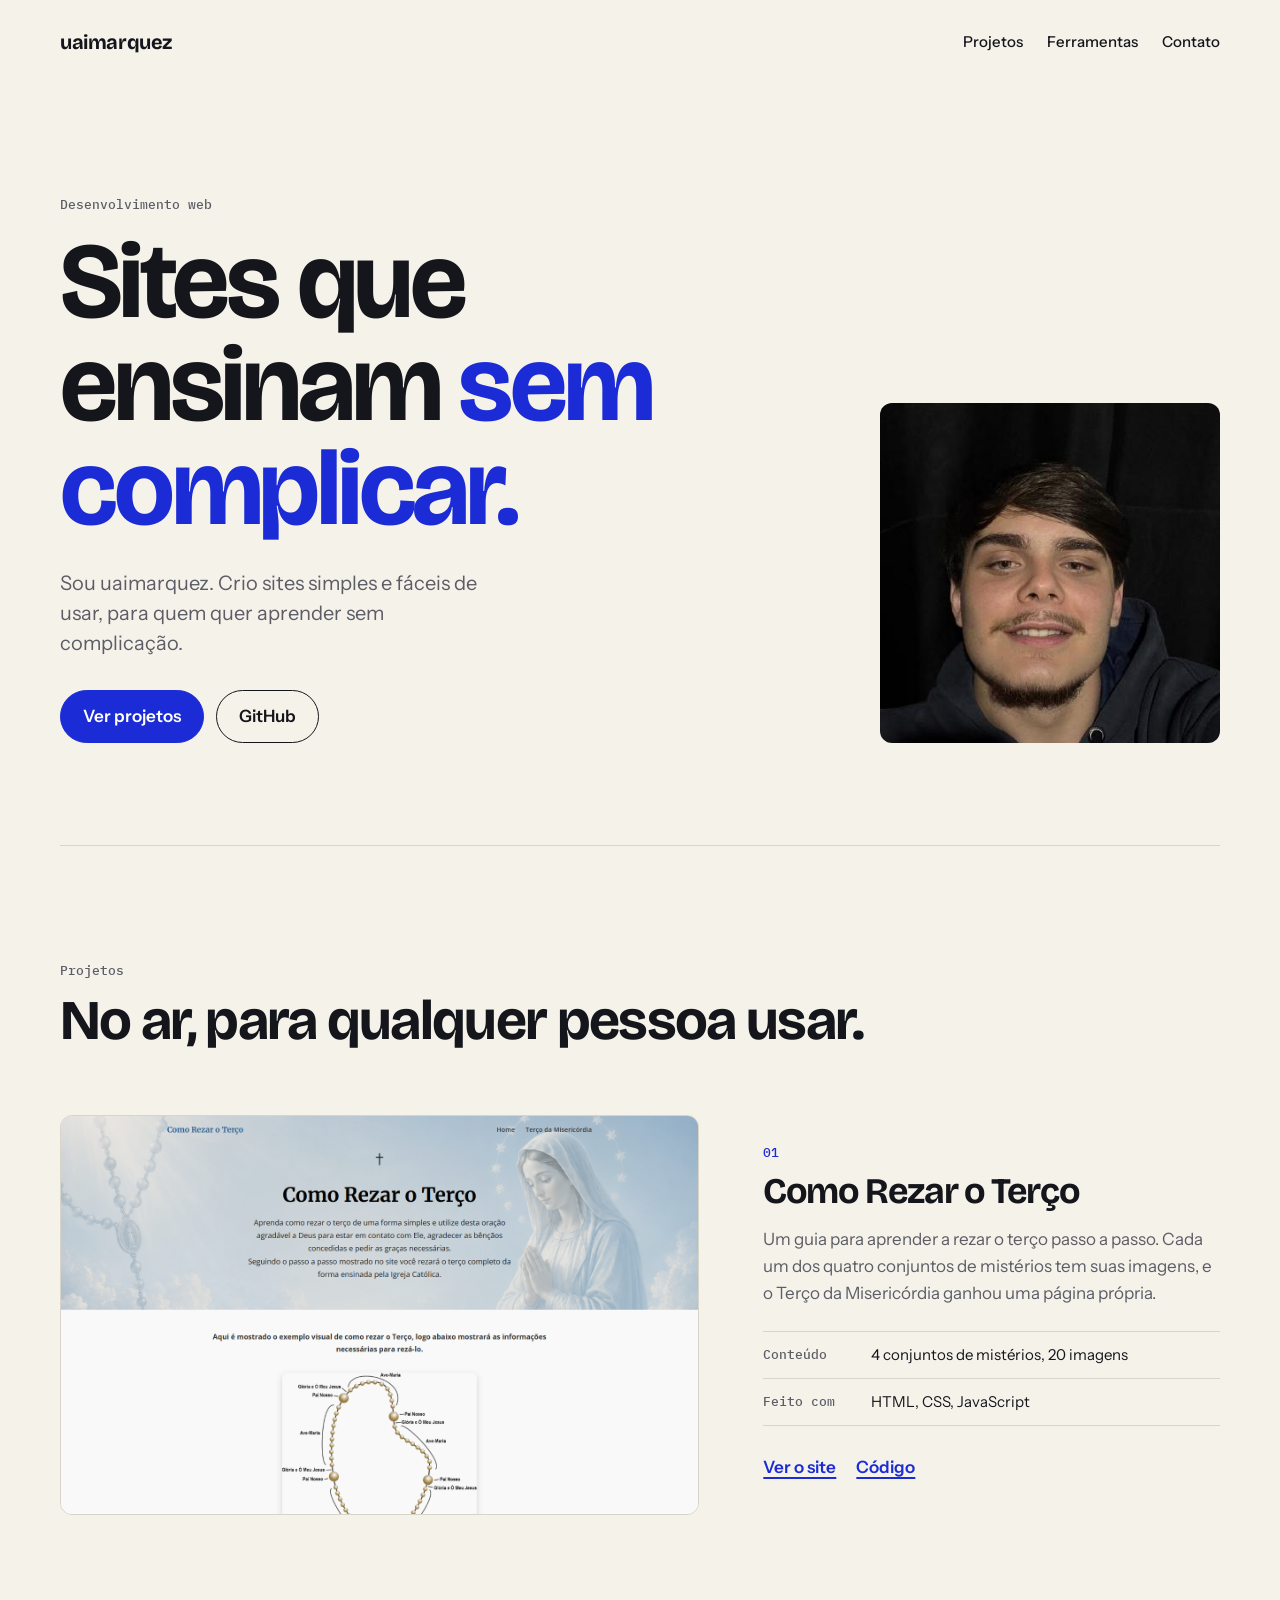
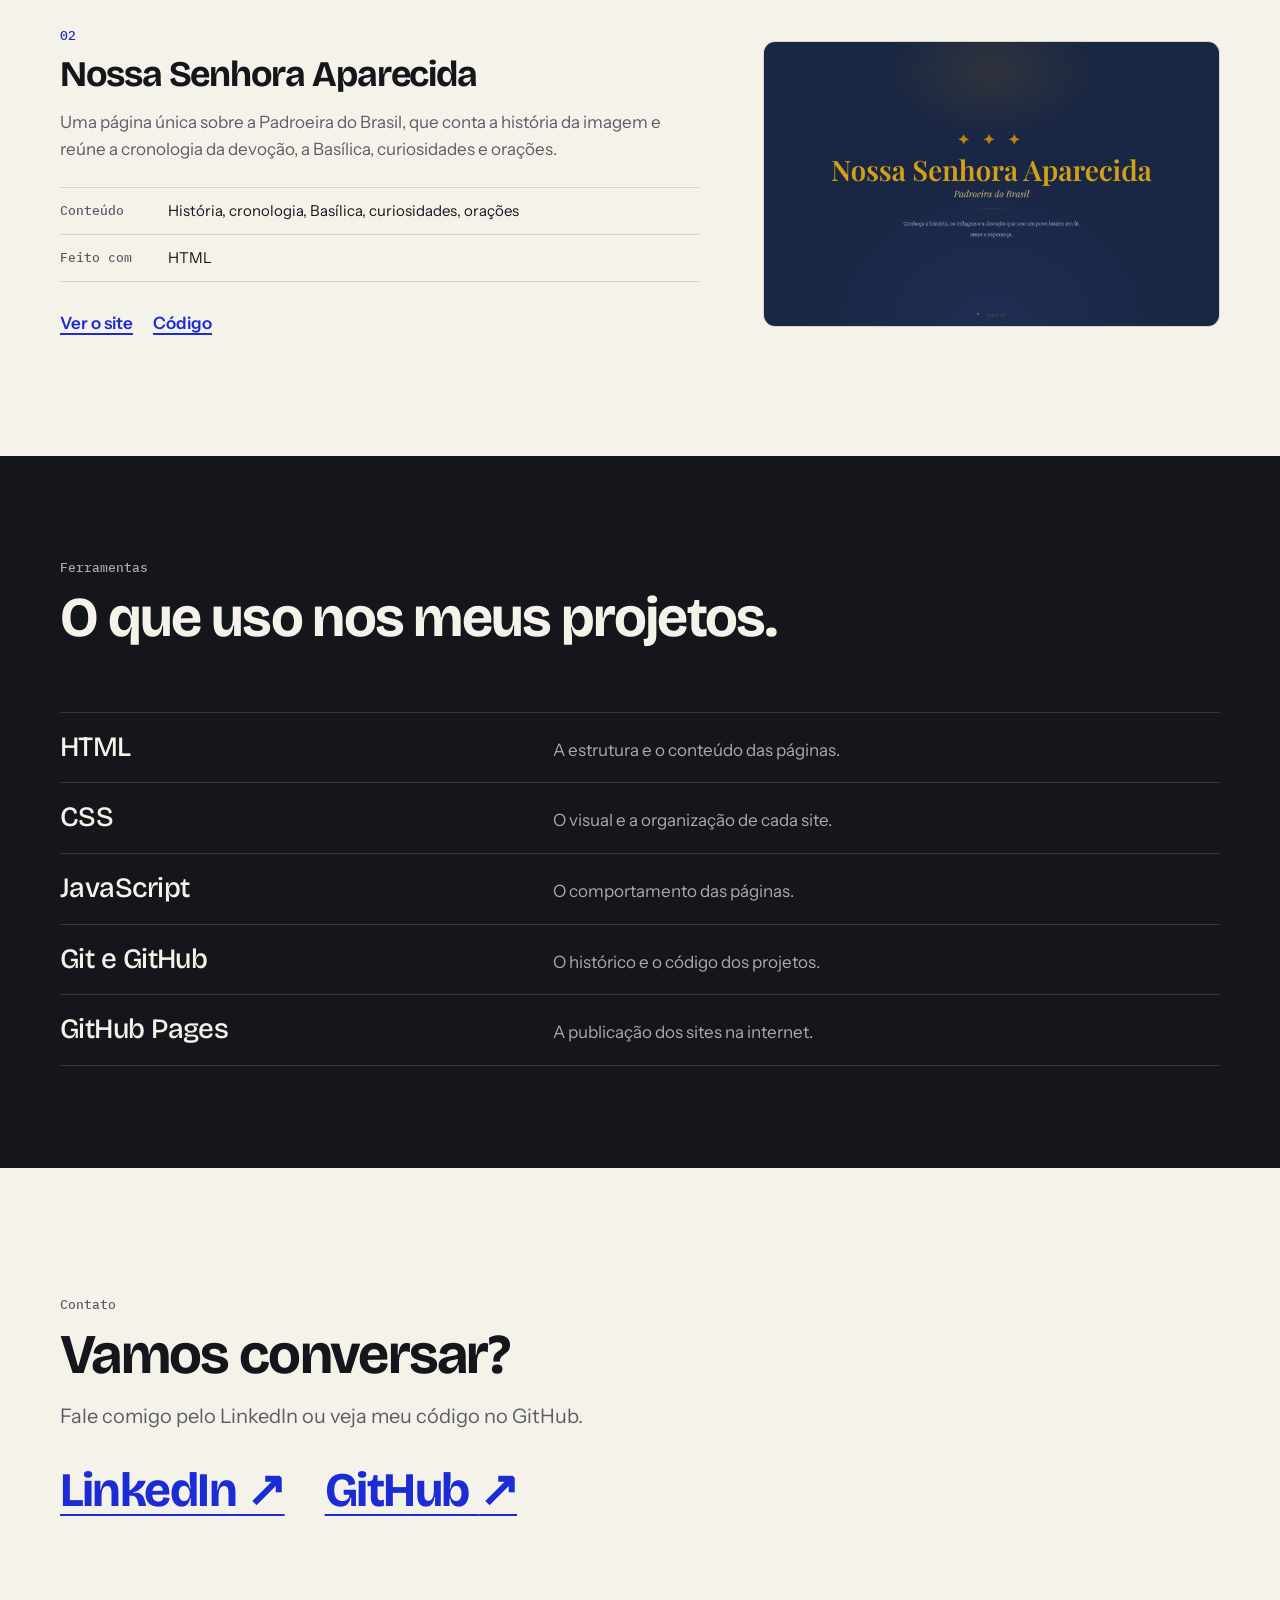
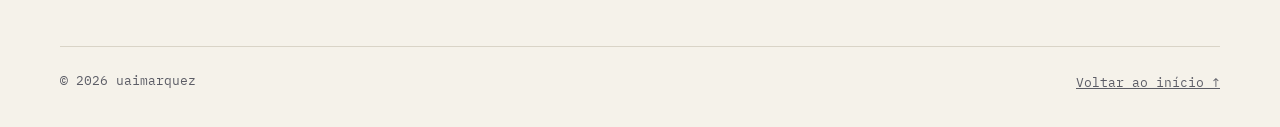
==== index.html @ 7e026a95 "Publica o site pessoal Co-Authored-By: Claude Opus 5.5 <noreply@anthropic.com>" ====
<!doctype html>
<html lang="pt-BR">
<head>
  <meta charset="utf-8">
  <meta name="viewport" content="width=device-width, initial-scale=1">
  <title>uaimarquez · Sites simples para quem quer aprender</title>
  <meta name="description" content="Portfólio de uaimarquez: sites simples e fáceis de usar, feitos com HTML, CSS e JavaScript.">
  <meta property="og:title" content="uaimarquez · Sites simples para quem quer aprender">
  <meta property="og:description" content="Sites simples e fáceis de usar, feitos com HTML, CSS e JavaScript.">
  <meta property="og:type" content="website">
  <meta name="theme-color" content="#f5f2ea">
  <link rel="icon" href="data:image/svg+xml,%3Csvg xmlns='http://www.w3.org/2000/svg' viewBox='0 0 32 32'%3E%3Crect width='32' height='32' rx='7' fill='%231b2bd6'/%3E%3Cpath d='M9 8v10a7 7 0 0 0 14 0V8' fill='none' stroke='white' stroke-width='3.5' stroke-linecap='round'/%3E%3C/svg%3E">
  <link rel="preconnect" href="https://fonts.googleapis.com">
  <link rel="preconnect" href="https://fonts.gstatic.com" crossorigin>
  <link href="https://fonts.googleapis.com/css2?family=Bricolage+Grotesque:opsz,wght@12..96,500;12..96,700&family=IBM+Plex+Mono:wght@400;500&family=Instrument+Sans:wght@400;500;600&display=swap" rel="stylesheet">
  <link rel="stylesheet" href="style.css">
</head>
<body>
  <a class="skip" href="#conteudo">Pular para o conteúdo</a>

  <header class="top wrap">
    <a class="brand" href="#inicio">uaimarquez</a>
    <nav aria-label="Principal">
      <a href="#projetos">Projetos</a>
      <a href="#ferramentas">Ferramentas</a>
      <a href="#contato">Contato</a>
    </nav>
  </header>

  <main id="conteudo">
    <section class="hero wrap" id="inicio">
      <div class="hero-text">
        <p class="eyebrow">Desenvolvimento web</p>
        <h1>Sites que ensinam <span>sem complicar.</span></h1>
        <p class="lead">Sou uaimarquez. Crio sites simples e fáceis de usar, para quem quer aprender sem complicação.</p>
        <div class="actions">
          <a class="btn primary" href="#projetos">Ver projetos</a>
          <a class="btn" href="https://github.com/uaimarquez" rel="noopener">GitHub</a>
        </div>
      </div>
      <figure class="portrait">
        <img src="assets/foto.jpg" width="400" height="400" alt="Retrato de uaimarquez, de moletom escuro, sorrindo para a câmera">
      </figure>
    </section>

    <section class="projects wrap" id="projetos" aria-labelledby="projetos-titulo">
      <div class="section-head">
        <p class="eyebrow">Projetos</p>
        <h2 id="projetos-titulo">No ar, para qualquer pessoa usar.</h2>
      </div>

      <article class="project">
        <a class="shot" href="https://uaimarquez.github.io/como-rezar-o-terco/" rel="noopener" aria-label="Abrir o site Como Rezar o Terço">
          <img src="assets/terco.png" width="1440" height="900" loading="lazy" alt="Página inicial do site Como Rezar o Terço, com um céu claro e o título centralizado">
        </a>
        <div class="project-body">
          <p class="index">01</p>
          <h3>Como Rezar o Terço</h3>
          <p>Um guia para aprender a rezar o terço passo a passo. Cada um dos quatro conjuntos de mistérios tem suas imagens, e o Terço da Misericórdia ganhou uma página própria.</p>
          <dl class="facts">
            <div><dt>Conteúdo</dt><dd>4 conjuntos de mistérios, 20 imagens</dd></div>
            <div><dt>Feito com</dt><dd>HTML, CSS, JavaScript</dd></div>
          </dl>
          <p class="links">
            <a href="https://uaimarquez.github.io/como-rezar-o-terco/" rel="noopener">Ver o site</a>
            <a href="https://github.com/uaimarquez/como-rezar-o-terco" rel="noopener">Código</a>
          </p>
        </div>
      </article>

      <article class="project flip">
        <a class="shot" href="https://uaimarquez.github.io/NossaSenhoraAparecida/" rel="noopener" aria-label="Abrir o site Nossa Senhora Aparecida">
          <img src="assets/aparecida.png" width="1440" height="900" loading="lazy" alt="Página inicial do site Nossa Senhora Aparecida, com título dourado sobre fundo azul-marinho">
        </a>
        <div class="project-body">
          <p class="index">02</p>
          <h3>Nossa Senhora Aparecida</h3>
          <p>Uma página única sobre a Padroeira do Brasil, que conta a história da imagem e reúne a cronologia da devoção, a Basílica, curiosidades e orações.</p>
          <dl class="facts">
            <div><dt>Conteúdo</dt><dd>História, cronologia, Basílica, curiosidades, orações</dd></div>
            <div><dt>Feito com</dt><dd>HTML</dd></div>
          </dl>
          <p class="links">
            <a href="https://uaimarquez.github.io/NossaSenhoraAparecida/" rel="noopener">Ver o site</a>
            <a href="https://github.com/uaimarquez/NossaSenhoraAparecida" rel="noopener">Código</a>
          </p>
        </div>
      </article>
    </section>

    <section class="tools" id="ferramentas" aria-labelledby="ferramentas-titulo">
      <div class="wrap">
        <div class="section-head">
          <p class="eyebrow">Ferramentas</p>
          <h2 id="ferramentas-titulo">O que uso nos meus projetos.</h2>
        </div>
        <ul class="tool-list">
          <li><strong>HTML</strong><span>A estrutura e o conteúdo das páginas.</span></li>
          <li><strong>CSS</strong><span>O visual e a organização de cada site.</span></li>
          <li><strong>JavaScript</strong><span>O comportamento das páginas.</span></li>
          <li><strong>Git e GitHub</strong><span>O histórico e o código dos projetos.</span></li>
          <li><strong>GitHub Pages</strong><span>A publicação dos sites na internet.</span></li>
        </ul>
      </div>
    </section>

    <section class="contact wrap" id="contato" aria-labelledby="contato-titulo">
      <p class="eyebrow">Contato</p>
      <h2 id="contato-titulo">Vamos conversar?</h2>
      <p class="lead">Fale comigo pelo LinkedIn ou veja meu código no GitHub.</p>
      <div class="big-links">
        <a class="big-link" href="https://www.linkedin.com/in/uaimarquez/" rel="noopener">LinkedIn <span aria-hidden="true">↗</span></a>
        <a class="big-link" href="https://github.com/uaimarquez" rel="noopener">GitHub <span aria-hidden="true">↗</span></a>
      </div>
    </section>
  </main>

  <footer class="wrap foot">
    <span>© 2026 uaimarquez</span>
    <a href="#inicio">Voltar ao início ↑</a>
  </footer>
</body>
</html>
---- style.css ----
:root {
  --bg: #f5f2ea;
  --surface: #fffdf8;
  --ink: #15161c;
  --muted: #5c5d66;
  --line: #d9d4c7;
  --accent: #1b2bd6;
  --on-accent: #ffffff;
  --band: #15161c;
  --band-ink: #f5f2ea;
  --band-muted: #a9a9b2;
  --band-line: #33343d;
  --display: "Bricolage Grotesque", "Segoe UI", sans-serif;
  --body: "Instrument Sans", "Segoe UI", sans-serif;
  --mono: "IBM Plex Mono", Consolas, monospace;
}

@media (prefers-color-scheme: dark) {
  :root {
    --bg: #121318;
    --surface: #1b1c23;
    --ink: #f2efe7;
    --muted: #a9a9b2;
    --line: #30313a;
    --accent: #8d97ff;
    --on-accent: #10111a;
    --band: #1b1c23;
    --band-line: #383943;
  }
}

*, *::before, *::after { box-sizing: border-box; }
html { scroll-behavior: smooth; scroll-padding-top: 24px; }
body {
  margin: 0;
  background: var(--bg);
  color: var(--ink);
  font: 400 1.0625rem/1.6 var(--body);
  -webkit-font-smoothing: antialiased;
}
img { display: block; max-width: 100%; height: auto; }
a { color: inherit; }
:focus-visible { outline: 3px solid var(--accent); outline-offset: 3px; border-radius: 2px; }

.wrap { width: min(1160px, 100% - 48px); margin-inline: auto; }

.skip {
  position: absolute; left: 16px; top: -60px;
  padding: 10px 16px; background: var(--accent); color: var(--on-accent); z-index: 2;
}
.skip:focus { top: 12px; }

/* Header */
.top {
  display: flex; justify-content: space-between; align-items: center; gap: 16px;
  padding-block: 24px;
}
.brand {
  font: 700 1.25rem/1 var(--display);
  letter-spacing: -0.02em; text-decoration: none;
}
.top nav { display: flex; gap: 24px; }
.top nav a {
  font-size: 0.9375rem; font-weight: 500; text-decoration: none;
  padding-block: 6px;
}
.top nav a:hover { color: var(--accent); }

/* Shared type */
.eyebrow, .index, dt {
  font: 500 0.8125rem/1.4 var(--mono);
  color: var(--muted);
  margin: 0;
}
h1, h2, h3 {
  font-family: var(--display); font-weight: 700;
  letter-spacing: -0.03em; margin: 0; text-wrap: balance;
}
.lead { font-size: 1.25rem; line-height: 1.5; color: var(--muted); margin: 0; max-width: 34ch; }

/* Hero */
.hero {
  display: grid; grid-template-columns: minmax(0, 1fr) minmax(220px, 340px);
  gap: clamp(32px, 6vw, 88px); align-items: end;
  padding-block: clamp(48px, 9vw, 112px) clamp(56px, 8vw, 104px);
  border-bottom: 1px solid var(--line);
}
h1 {
  font-size: clamp(3rem, 8.4vw, 6.75rem); line-height: 0.96;
  margin: 16px 0 28px;
}
h1 span { color: var(--accent); }
.actions { display: flex; flex-wrap: wrap; gap: 12px; margin-top: 32px; }
.btn {
  display: inline-block; padding: 12px 22px;
  border: 1.5px solid var(--ink); border-radius: 999px;
  font-weight: 600; text-decoration: none;
  transition: background-color .15s ease, color .15s ease, border-color .15s ease;
}
.btn:hover { background: var(--ink); color: var(--bg); }
.btn.primary { background: var(--accent); border-color: var(--accent); color: var(--on-accent); }
.btn.primary:hover { background: var(--ink); border-color: var(--ink); color: var(--bg); }
.portrait { margin: 0; }
.portrait img {
  width: 100%; aspect-ratio: 1; object-fit: cover;
  border-radius: 12px; background: var(--line);
}

/* Projects */
.projects { padding-block: clamp(64px, 9vw, 120px); }
.section-head { margin-bottom: clamp(36px, 5vw, 64px); }
h2 { font-size: clamp(2rem, 4.6vw, 3.5rem); line-height: 1.05; margin-top: 12px; }

.project {
  display: grid; grid-template-columns: minmax(0, 7fr) minmax(0, 5fr);
  gap: clamp(28px, 5vw, 64px); align-items: center;
}
.project + .project { margin-top: clamp(64px, 9vw, 112px); }
.project.flip .shot { order: 2; }

.shot {
  display: block; overflow: hidden;
  border: 1px solid var(--line); border-radius: 12px; background: var(--surface);
}
.shot img { width: 100%; transition: transform .35s ease; }
.shot:hover img { transform: scale(1.025); }

.index { color: var(--accent); }
h3 { font-size: clamp(1.625rem, 3vw, 2.25rem); line-height: 1.1; margin: 10px 0 14px; }
.project-body > p:not(.index):not(.links) { margin: 0; color: var(--muted); }

.facts { margin: 24px 0; border-top: 1px solid var(--line); }
.facts div {
  display: grid; grid-template-columns: 96px 1fr; gap: 12px;
  padding-block: 11px; border-bottom: 1px solid var(--line);
}
dt { padding-top: 3px; }
dd { margin: 0; font-size: 0.9375rem; }

.links { display: flex; flex-wrap: wrap; gap: 20px; margin: 0; }
.links a {
  font-weight: 600; color: var(--accent);
  text-decoration: underline; text-underline-offset: 4px; text-decoration-thickness: 1.5px;
  padding-block: 4px;
}
.links a:hover { color: var(--ink); }

/* Tools */
.tools { background: var(--band); color: var(--band-ink); padding-block: clamp(64px, 8vw, 104px); }
.tools .eyebrow { color: var(--band-muted); }
.tool-list { list-style: none; margin: 0; padding: 0; border-top: 1px solid var(--band-line); }
.tool-list li {
  display: grid; grid-template-columns: minmax(0, 5fr) minmax(0, 7fr); gap: 16px; align-items: baseline;
  padding-block: 18px; border-bottom: 1px solid var(--band-line);
}
.tool-list strong { font: 500 clamp(1.25rem, 2.4vw, 1.75rem)/1.2 var(--display); letter-spacing: -0.02em; }
.tool-list span { color: var(--band-muted); }

/* Contact */
.contact { padding-block: clamp(72px, 10vw, 136px); }
.contact .lead { margin-top: 16px; max-width: none; }
.big-links { display: flex; flex-wrap: wrap; gap: 12px 40px; margin-top: 32px; }
.big-link {
  display: inline-block;
  font: 700 clamp(1.375rem, 4.6vw, 3rem)/1.15 var(--display);
  letter-spacing: -0.03em; color: var(--accent);
  text-decoration: underline; text-underline-offset: 8px; text-decoration-thickness: 2px;
  overflow-wrap: anywhere;
}
.big-link:hover { color: var(--ink); }

/* Footer */
.foot {
  display: flex; justify-content: space-between; flex-wrap: wrap; gap: 12px;
  padding-block: 24px 32px; border-top: 1px solid var(--line);
  font: 400 0.8125rem/1.5 var(--mono); color: var(--muted);
}
.foot a { padding-block: 2px; }

@media (max-width: 760px) {
  .wrap { width: calc(100% - 32px); }
  .hero { grid-template-columns: 1fr; align-items: start; }
  .portrait { max-width: 200px; order: -1; }
  .project { grid-template-columns: 1fr; }
  .project.flip .shot { order: 0; }
  .tool-list li { grid-template-columns: 1fr; gap: 2px; }
  .top nav { gap: 14px; }
  .top nav a { font-size: 0.875rem; }
}

@media (max-width: 400px) {
  .brand { font-size: 1.0625rem; }
  .top nav { gap: 10px; }
  .top nav a { font-size: 0.8125rem; }
}

@media (prefers-reduced-motion: reduce) {
  html { scroll-behavior: auto; }
  * { transition: none !important; }
}
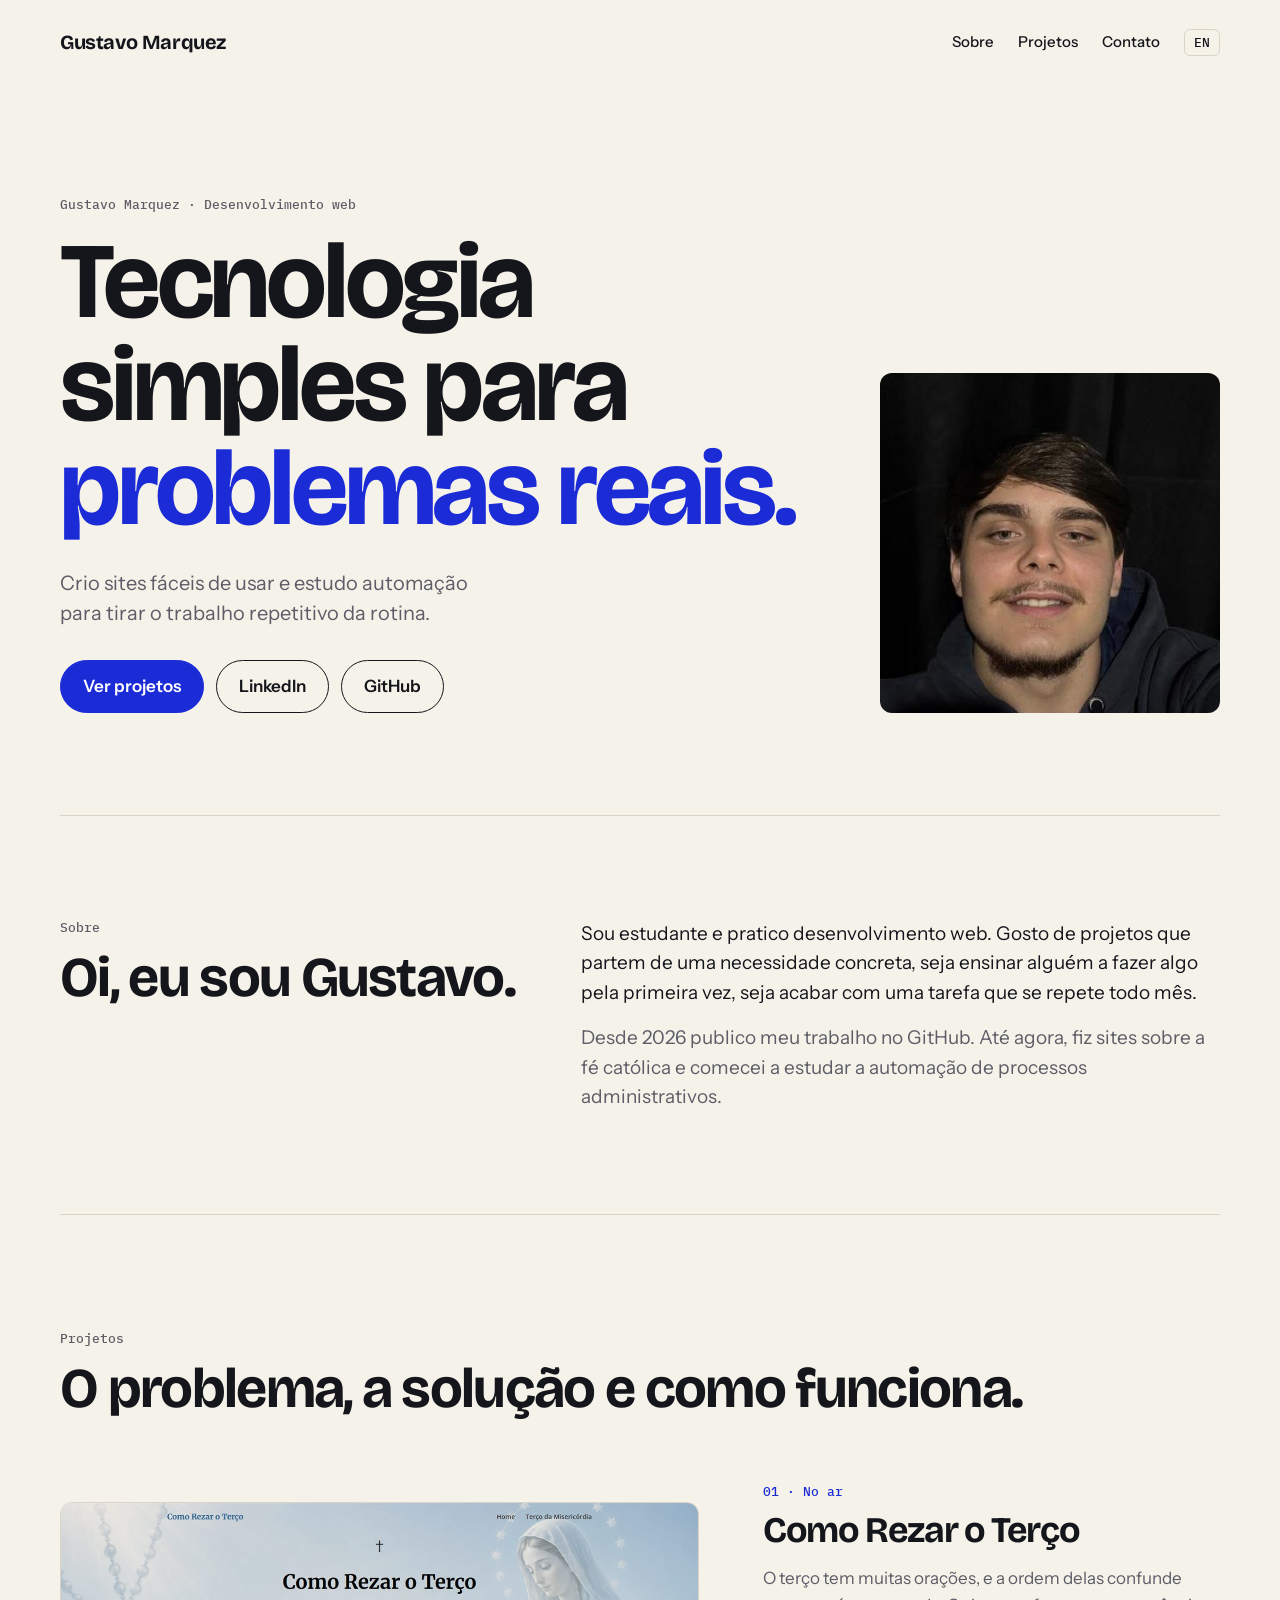
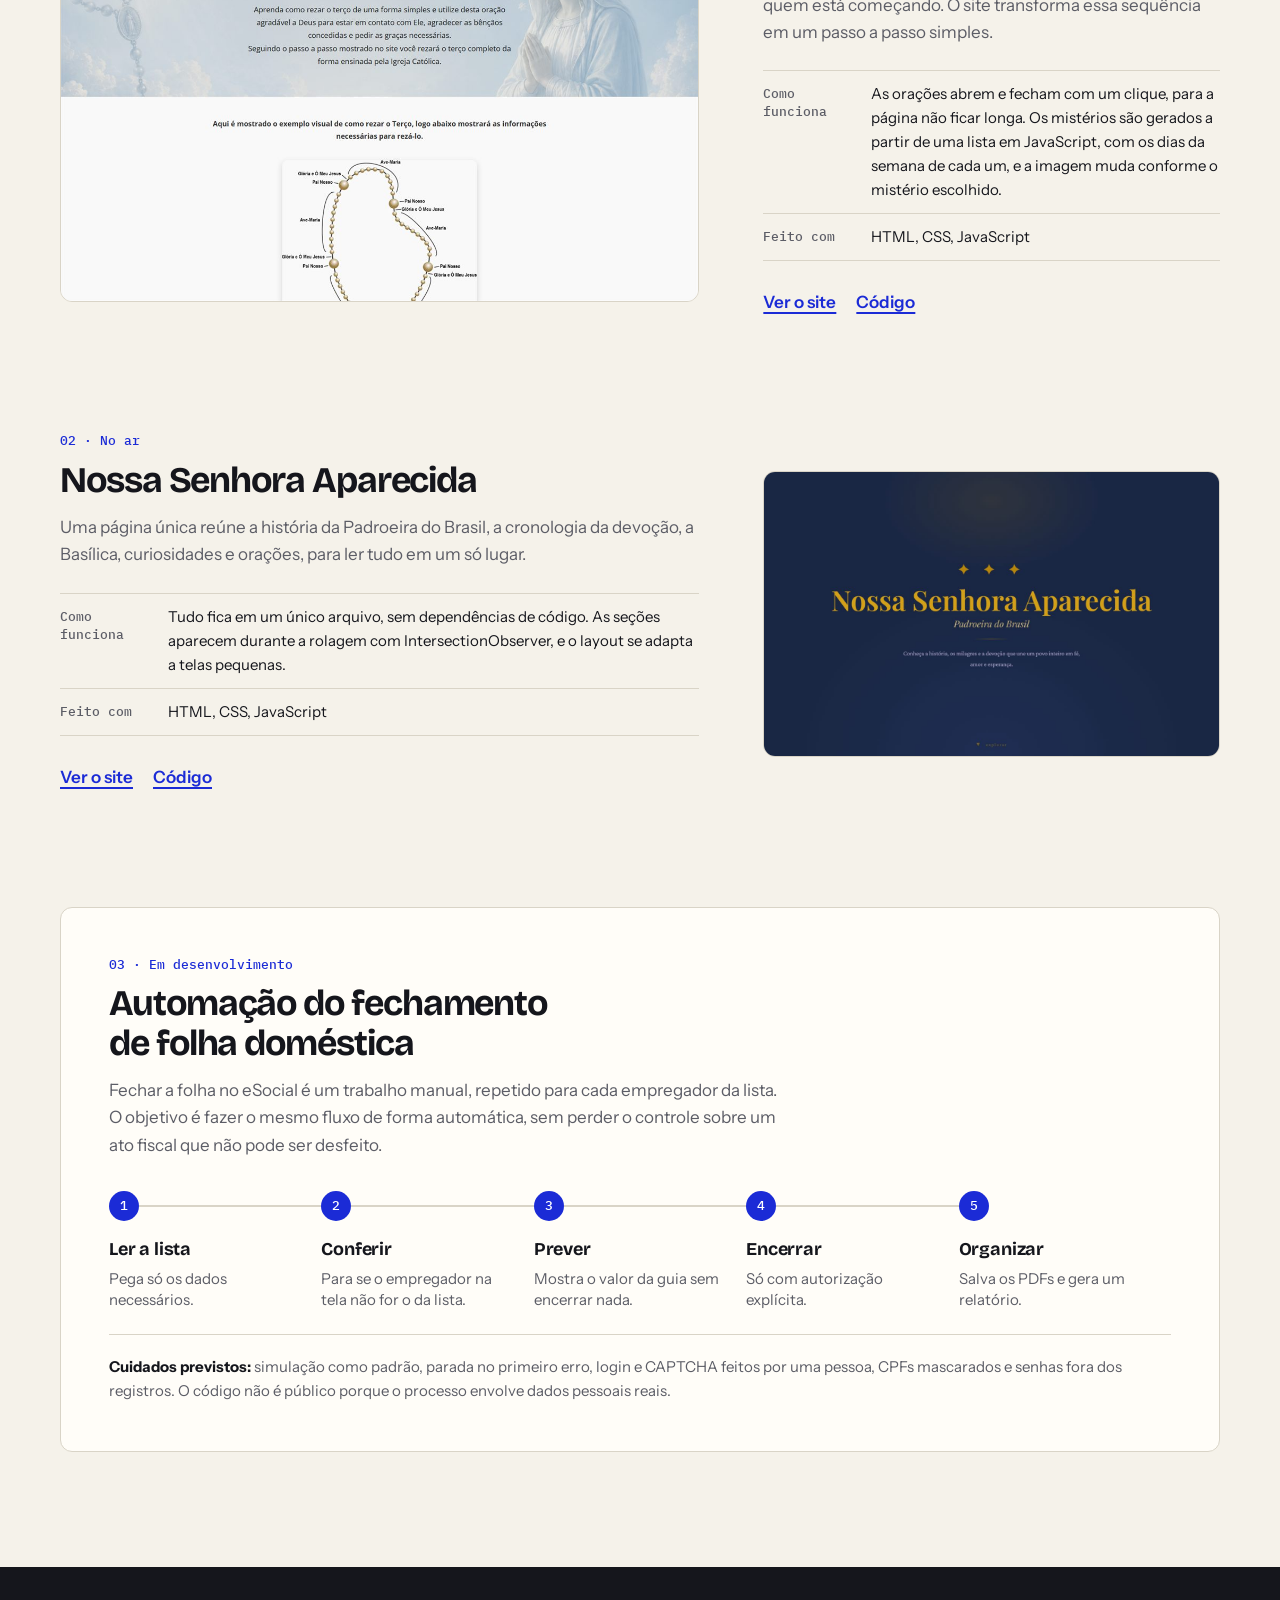
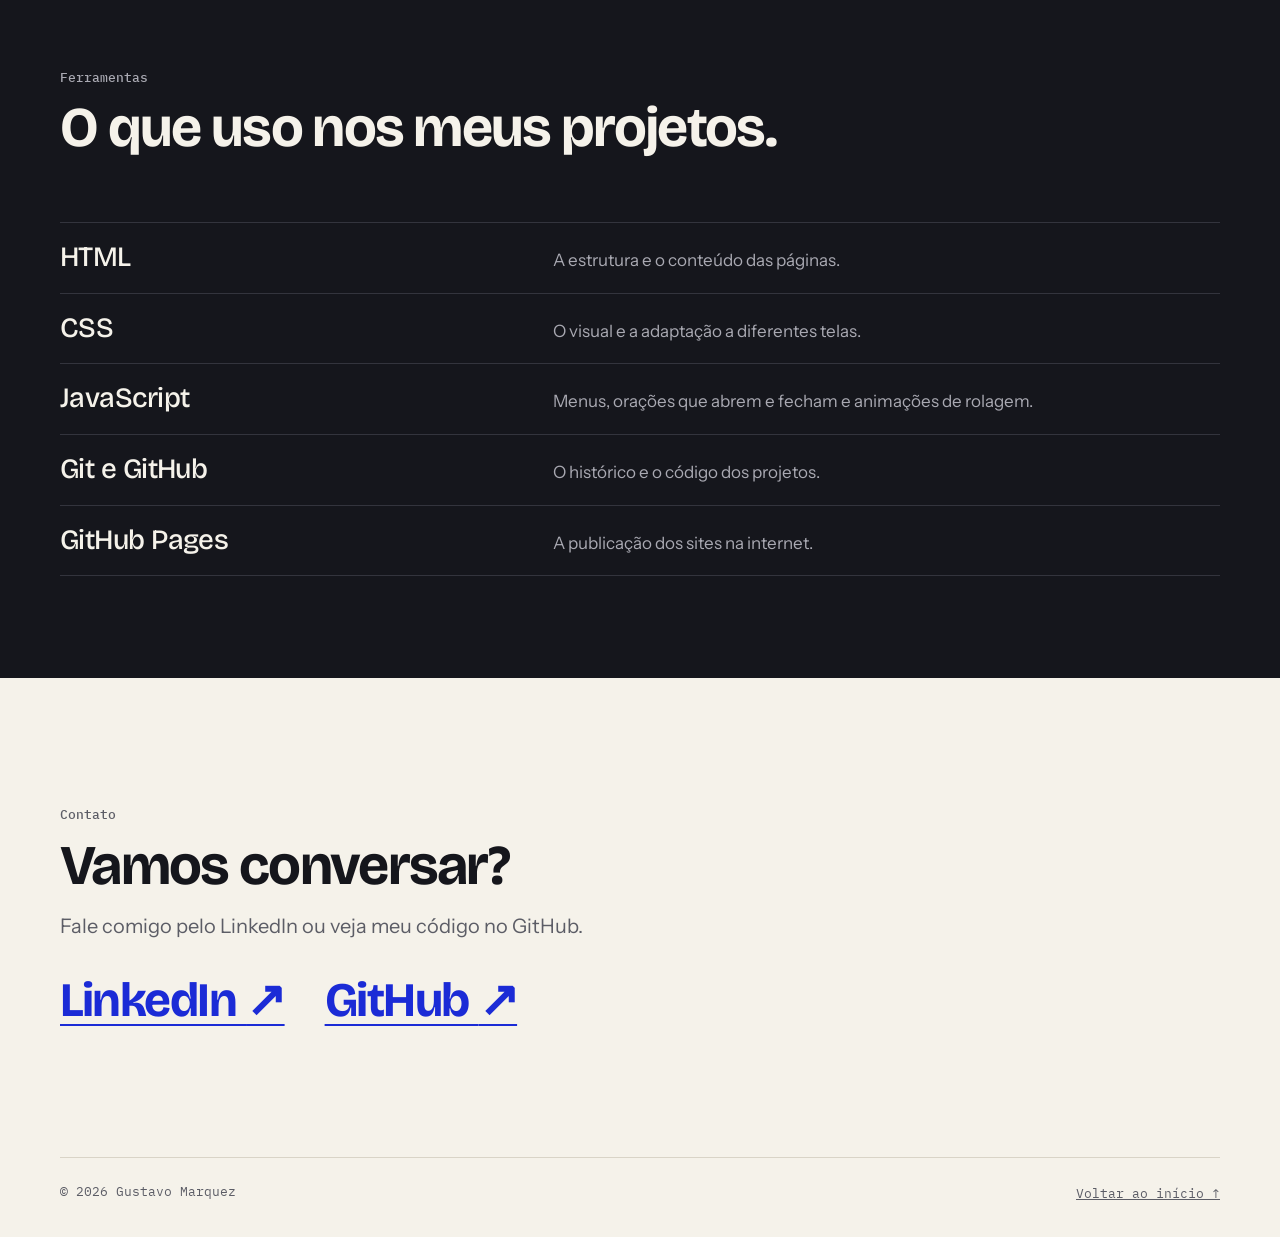
==== commit 506021b3: "Adiciona sobre, automação, inglês e prévia Co-Authored-By: Claude Opus 5.5 <noreply@anthropic.com>" ====
--- a/index.html
+++ b/index.html
@@ -3,13 +3,21 @@
 <head>
   <meta charset="utf-8">
   <meta name="viewport" content="width=device-width, initial-scale=1">
-  <title>uaimarquez · Sites simples para quem quer aprender</title>
-  <meta name="description" content="Portfólio de uaimarquez: sites simples e fáceis de usar, feitos com HTML, CSS e JavaScript.">
-  <meta property="og:title" content="uaimarquez · Sites simples para quem quer aprender">
-  <meta property="og:description" content="Sites simples e fáceis de usar, feitos com HTML, CSS e JavaScript.">
+  <title>Gustavo Marquez · Desenvolvimento web</title>
+  <meta name="description" content="Portfólio de Gustavo Marquez: sites fáceis de usar e automação de tarefas repetitivas.">
+  <link rel="canonical" href="https://uaimarquez.github.io/">
+  <link rel="alternate" hreflang="pt-BR" href="https://uaimarquez.github.io/">
+  <link rel="alternate" hreflang="en" href="https://uaimarquez.github.io/en/">
+  <meta property="og:title" content="Gustavo Marquez · Desenvolvimento web">
+  <meta property="og:description" content="Sites fáceis de usar e automação de tarefas repetitivas.">
   <meta property="og:type" content="website">
+  <meta property="og:url" content="https://uaimarquez.github.io/">
+  <meta property="og:image" content="https://uaimarquez.github.io/assets/og.jpg">
+  <meta property="og:image:width" content="1200">
+  <meta property="og:image:height" content="630">
+  <meta name="twitter:card" content="summary_large_image">
   <meta name="theme-color" content="#f5f2ea">
-  <link rel="icon" href="data:image/svg+xml,%3Csvg xmlns='http://www.w3.org/2000/svg' viewBox='0 0 32 32'%3E%3Crect width='32' height='32' rx='7' fill='%231b2bd6'/%3E%3Cpath d='M9 8v10a7 7 0 0 0 14 0V8' fill='none' stroke='white' stroke-width='3.5' stroke-linecap='round'/%3E%3C/svg%3E">
+  <link rel="icon" href="data:image/svg+xml,%3Csvg xmlns='http://www.w3.org/2000/svg' viewBox='0 0 32 32'%3E%3Crect width='32' height='32' rx='7' fill='%231b2bd6'/%3E%3Ctext x='16' y='23' font-family='Arial' font-weight='700' font-size='20' fill='white' text-anchor='middle'%3EG%3C/text%3E%3C/svg%3E">
   <link rel="preconnect" href="https://fonts.googleapis.com">
   <link rel="preconnect" href="https://fonts.gstatic.com" crossorigin>
   <link href="https://fonts.googleapis.com/css2?family=Bricolage+Grotesque:opsz,wght@12..96,500;12..96,700&family=IBM+Plex+Mono:wght@400;500&family=Instrument+Sans:wght@400;500;600&display=swap" rel="stylesheet">
@@ -19,46 +27,59 @@
   <a class="skip" href="#conteudo">Pular para o conteúdo</a>
 
   <header class="top wrap">
-    <a class="brand" href="#inicio">uaimarquez</a>
+    <a class="brand" href="#inicio">Gustavo Marquez</a>
     <nav aria-label="Principal">
+      <a href="#sobre">Sobre</a>
       <a href="#projetos">Projetos</a>
-      <a href="#ferramentas">Ferramentas</a>
       <a href="#contato">Contato</a>
+      <a class="lang" href="en/" hreflang="en" lang="en" aria-label="Read this page in English">EN</a>
     </nav>
   </header>
 
   <main id="conteudo">
     <section class="hero wrap" id="inicio">
       <div class="hero-text">
-        <p class="eyebrow">Desenvolvimento web</p>
-        <h1>Sites que ensinam <span>sem complicar.</span></h1>
-        <p class="lead">Sou uaimarquez. Crio sites simples e fáceis de usar, para quem quer aprender sem complicação.</p>
+        <p class="eyebrow">Gustavo Marquez · Desenvolvimento web</p>
+        <h1>Tecnologia simples para <span>problemas reais.</span></h1>
+        <p class="lead">Crio sites fáceis de usar e estudo automação para tirar o trabalho repetitivo da rotina.</p>
         <div class="actions">
           <a class="btn primary" href="#projetos">Ver projetos</a>
+          <a class="btn" href="https://www.linkedin.com/in/uaimarquez/" rel="noopener">LinkedIn</a>
           <a class="btn" href="https://github.com/uaimarquez" rel="noopener">GitHub</a>
         </div>
       </div>
       <figure class="portrait">
-        <img src="assets/foto.jpg" width="400" height="400" alt="Retrato de uaimarquez, de moletom escuro, sorrindo para a câmera">
+        <img src="assets/foto.jpg" width="400" height="400" alt="Retrato de Gustavo Marquez, de moletom escuro, sorrindo para a câmera">
       </figure>
+    </section>
+
+    <section class="about wrap" id="sobre" aria-labelledby="sobre-titulo">
+      <div>
+        <p class="eyebrow">Sobre</p>
+        <h2 id="sobre-titulo">Oi, eu sou Gustavo.</h2>
+      </div>
+      <div class="about-text">
+        <p>Sou estudante e pratico desenvolvimento web. Gosto de projetos que partem de uma necessidade concreta, seja ensinar alguém a fazer algo pela primeira vez, seja acabar com uma tarefa que se repete todo mês.</p>
+        <p>Desde 2026 publico meu trabalho no GitHub. Até agora, fiz sites sobre a fé católica e comecei a estudar a automação de processos administrativos.</p>
+      </div>
     </section>
 
     <section class="projects wrap" id="projetos" aria-labelledby="projetos-titulo">
       <div class="section-head">
         <p class="eyebrow">Projetos</p>
-        <h2 id="projetos-titulo">No ar, para qualquer pessoa usar.</h2>
+        <h2 id="projetos-titulo">O problema, a solução e como funciona.</h2>
       </div>
 
       <article class="project">
         <a class="shot" href="https://uaimarquez.github.io/como-rezar-o-terco/" rel="noopener" aria-label="Abrir o site Como Rezar o Terço">
-          <img src="assets/terco.png" width="1440" height="900" loading="lazy" alt="Página inicial do site Como Rezar o Terço, com um céu claro e o título centralizado">
+          <img src="assets/terco.jpg" width="1200" height="750" loading="lazy" alt="Página inicial do site Como Rezar o Terço, com um céu claro e o título centralizado">
         </a>
         <div class="project-body">
-          <p class="index">01</p>
+          <p class="index">01 · No ar</p>
           <h3>Como Rezar o Terço</h3>
-          <p>Um guia para aprender a rezar o terço passo a passo. Cada um dos quatro conjuntos de mistérios tem suas imagens, e o Terço da Misericórdia ganhou uma página própria.</p>
+          <p>O terço tem muitas orações, e a ordem delas confunde quem está começando. O site transforma essa sequência em um passo a passo simples.</p>
           <dl class="facts">
-            <div><dt>Conteúdo</dt><dd>4 conjuntos de mistérios, 20 imagens</dd></div>
+            <div><dt>Como funciona</dt><dd>As orações abrem e fecham com um clique, para a página não ficar longa. Os mistérios são gerados a partir de uma lista em JavaScript, com os dias da semana de cada um, e a imagem muda conforme o mistério escolhido.</dd></div>
             <div><dt>Feito com</dt><dd>HTML, CSS, JavaScript</dd></div>
           </dl>
           <p class="links">
@@ -70,21 +91,37 @@
 
       <article class="project flip">
         <a class="shot" href="https://uaimarquez.github.io/NossaSenhoraAparecida/" rel="noopener" aria-label="Abrir o site Nossa Senhora Aparecida">
-          <img src="assets/aparecida.png" width="1440" height="900" loading="lazy" alt="Página inicial do site Nossa Senhora Aparecida, com título dourado sobre fundo azul-marinho">
+          <img src="assets/aparecida.jpg" width="1200" height="750" loading="lazy" alt="Página inicial do site Nossa Senhora Aparecida, com título dourado sobre fundo azul-marinho">
         </a>
         <div class="project-body">
-          <p class="index">02</p>
+          <p class="index">02 · No ar</p>
           <h3>Nossa Senhora Aparecida</h3>
-          <p>Uma página única sobre a Padroeira do Brasil, que conta a história da imagem e reúne a cronologia da devoção, a Basílica, curiosidades e orações.</p>
+          <p>Uma página única reúne a história da Padroeira do Brasil, a cronologia da devoção, a Basílica, curiosidades e orações, para ler tudo em um só lugar.</p>
           <dl class="facts">
-            <div><dt>Conteúdo</dt><dd>História, cronologia, Basílica, curiosidades, orações</dd></div>
-            <div><dt>Feito com</dt><dd>HTML</dd></div>
+            <div><dt>Como funciona</dt><dd>Tudo fica em um único arquivo, sem dependências de código. As seções aparecem durante a rolagem com IntersectionObserver, e o layout se adapta a telas pequenas.</dd></div>
+            <div><dt>Feito com</dt><dd>HTML, CSS, JavaScript</dd></div>
           </dl>
           <p class="links">
             <a href="https://uaimarquez.github.io/NossaSenhoraAparecida/" rel="noopener">Ver o site</a>
             <a href="https://github.com/uaimarquez/NossaSenhoraAparecida" rel="noopener">Código</a>
           </p>
         </div>
+      </article>
+
+      <article class="study">
+        <div class="study-head">
+          <p class="index">03 · Em desenvolvimento</p>
+          <h3>Automação do fechamento de folha doméstica</h3>
+          <p>Fechar a folha no eSocial é um trabalho manual, repetido para cada empregador da lista. O objetivo é fazer o mesmo fluxo de forma automática, sem perder o controle sobre um ato fiscal que não pode ser desfeito.</p>
+        </div>
+        <ol class="flow" aria-label="Etapas do fluxo planejado">
+          <li><strong>Ler a lista</strong><span>Pega só os dados necessários.</span></li>
+          <li><strong>Conferir</strong><span>Para se o empregador na tela não for o da lista.</span></li>
+          <li><strong>Prever</strong><span>Mostra o valor da guia sem encerrar nada.</span></li>
+          <li><strong>Encerrar</strong><span>Só com autorização explícita.</span></li>
+          <li><strong>Organizar</strong><span>Salva os PDFs e gera um relatório.</span></li>
+        </ol>
+        <p class="study-note"><strong>Cuidados previstos:</strong> simulação como padrão, parada no primeiro erro, login e CAPTCHA feitos por uma pessoa, CPFs mascarados e senhas fora dos registros. O código não é público porque o processo envolve dados pessoais reais.</p>
       </article>
     </section>
 
@@ -96,8 +133,8 @@
         </div>
         <ul class="tool-list">
           <li><strong>HTML</strong><span>A estrutura e o conteúdo das páginas.</span></li>
-          <li><strong>CSS</strong><span>O visual e a organização de cada site.</span></li>
-          <li><strong>JavaScript</strong><span>O comportamento das páginas.</span></li>
+          <li><strong>CSS</strong><span>O visual e a adaptação a diferentes telas.</span></li>
+          <li><strong>JavaScript</strong><span>Menus, orações que abrem e fecham e animações de rolagem.</span></li>
           <li><strong>Git e GitHub</strong><span>O histórico e o código dos projetos.</span></li>
           <li><strong>GitHub Pages</strong><span>A publicação dos sites na internet.</span></li>
         </ul>
@@ -116,7 +153,7 @@
   </main>
 
   <footer class="wrap foot">
-    <span>© 2026 uaimarquez</span>
+    <span>© 2026 Gustavo Marquez</span>
     <a href="#inicio">Voltar ao início ↑</a>
   </footer>
 </body>
--- a/style.css
+++ b/style.css
@@ -65,6 +65,11 @@
   padding-block: 6px;
 }
 .top nav a:hover { color: var(--accent); }
+.top nav .lang {
+  font: 500 0.8125rem/1 var(--mono);
+  padding: 6px 9px; border: 1px solid var(--line); border-radius: 6px;
+  align-self: center;
+}
 
 /* Shared type */
 .eyebrow, .index, dt {
@@ -105,6 +110,51 @@
   width: 100%; aspect-ratio: 1; object-fit: cover;
   border-radius: 12px; background: var(--line);
 }
+
+/* About */
+.about {
+  display: grid; grid-template-columns: minmax(0, 5fr) minmax(0, 7fr);
+  gap: clamp(20px, 5vw, 64px); align-items: start;
+  padding-block: clamp(56px, 8vw, 104px);
+  border-bottom: 1px solid var(--line);
+}
+.about-text { font-size: 1.1875rem; line-height: 1.55; }
+.about-text p { margin: 0; max-width: 56ch; }
+.about-text p + p { margin-top: 16px; color: var(--muted); }
+
+/* Case study without screenshots */
+.study {
+  margin-top: clamp(64px, 9vw, 112px); padding: clamp(24px, 4vw, 48px);
+  background: var(--surface); border: 1px solid var(--line); border-radius: 12px;
+}
+.study-head { max-width: 680px; }
+.study-head > p:last-child { margin: 0; color: var(--muted); }
+.flow {
+  list-style: none; margin: 32px 0 24px; padding: 0;
+  display: grid; grid-template-columns: repeat(5, minmax(0, 1fr)); gap: 0;
+  counter-reset: step;
+}
+.flow li {
+  counter-increment: step; position: relative;
+  padding: 44px 16px 0 0; display: flex; flex-direction: column; gap: 4px;
+}
+.flow li::before {
+  content: counter(step);
+  position: absolute; top: 0; left: 0; z-index: 1;
+  width: 30px; height: 30px; border-radius: 50%;
+  display: grid; place-items: center;
+  background: var(--accent); color: var(--on-accent);
+  font: 500 0.8125rem/1 var(--mono);
+}
+.flow li::after {
+  content: ""; position: absolute; top: 14px; left: 30px; right: 0;
+  height: 2px; background: var(--line);
+}
+.flow li:last-child::after { display: none; }
+.flow strong { font-family: var(--display); font-size: 1.125rem; letter-spacing: -0.01em; }
+.flow span { font-size: 0.9375rem; line-height: 1.4; color: var(--muted); }
+.study-note { margin: 0; padding-top: 20px; border-top: 1px solid var(--line); font-size: 0.9375rem; color: var(--muted); }
+.study-note strong { color: var(--ink); }
 
 /* Projects */
 .projects { padding-block: clamp(64px, 9vw, 120px); }
@@ -181,8 +231,14 @@
   .wrap { width: calc(100% - 32px); }
   .hero { grid-template-columns: 1fr; align-items: start; }
   .portrait { max-width: 200px; order: -1; }
+  .about { grid-template-columns: 1fr; }
   .project { grid-template-columns: 1fr; }
   .project.flip .shot { order: 0; }
+  .flow { grid-template-columns: 1fr; }
+  .flow li { padding: 3px 0 20px 44px; }
+  .flow li::after { top: 30px; bottom: 0; left: 14px; right: auto; width: 2px; height: auto; }
+  .facts div { grid-template-columns: 1fr; gap: 2px; }
+  .top { flex-wrap: wrap; }
   .tool-list li { grid-template-columns: 1fr; gap: 2px; }
   .top nav { gap: 14px; }
   .top nav a { font-size: 0.875rem; }
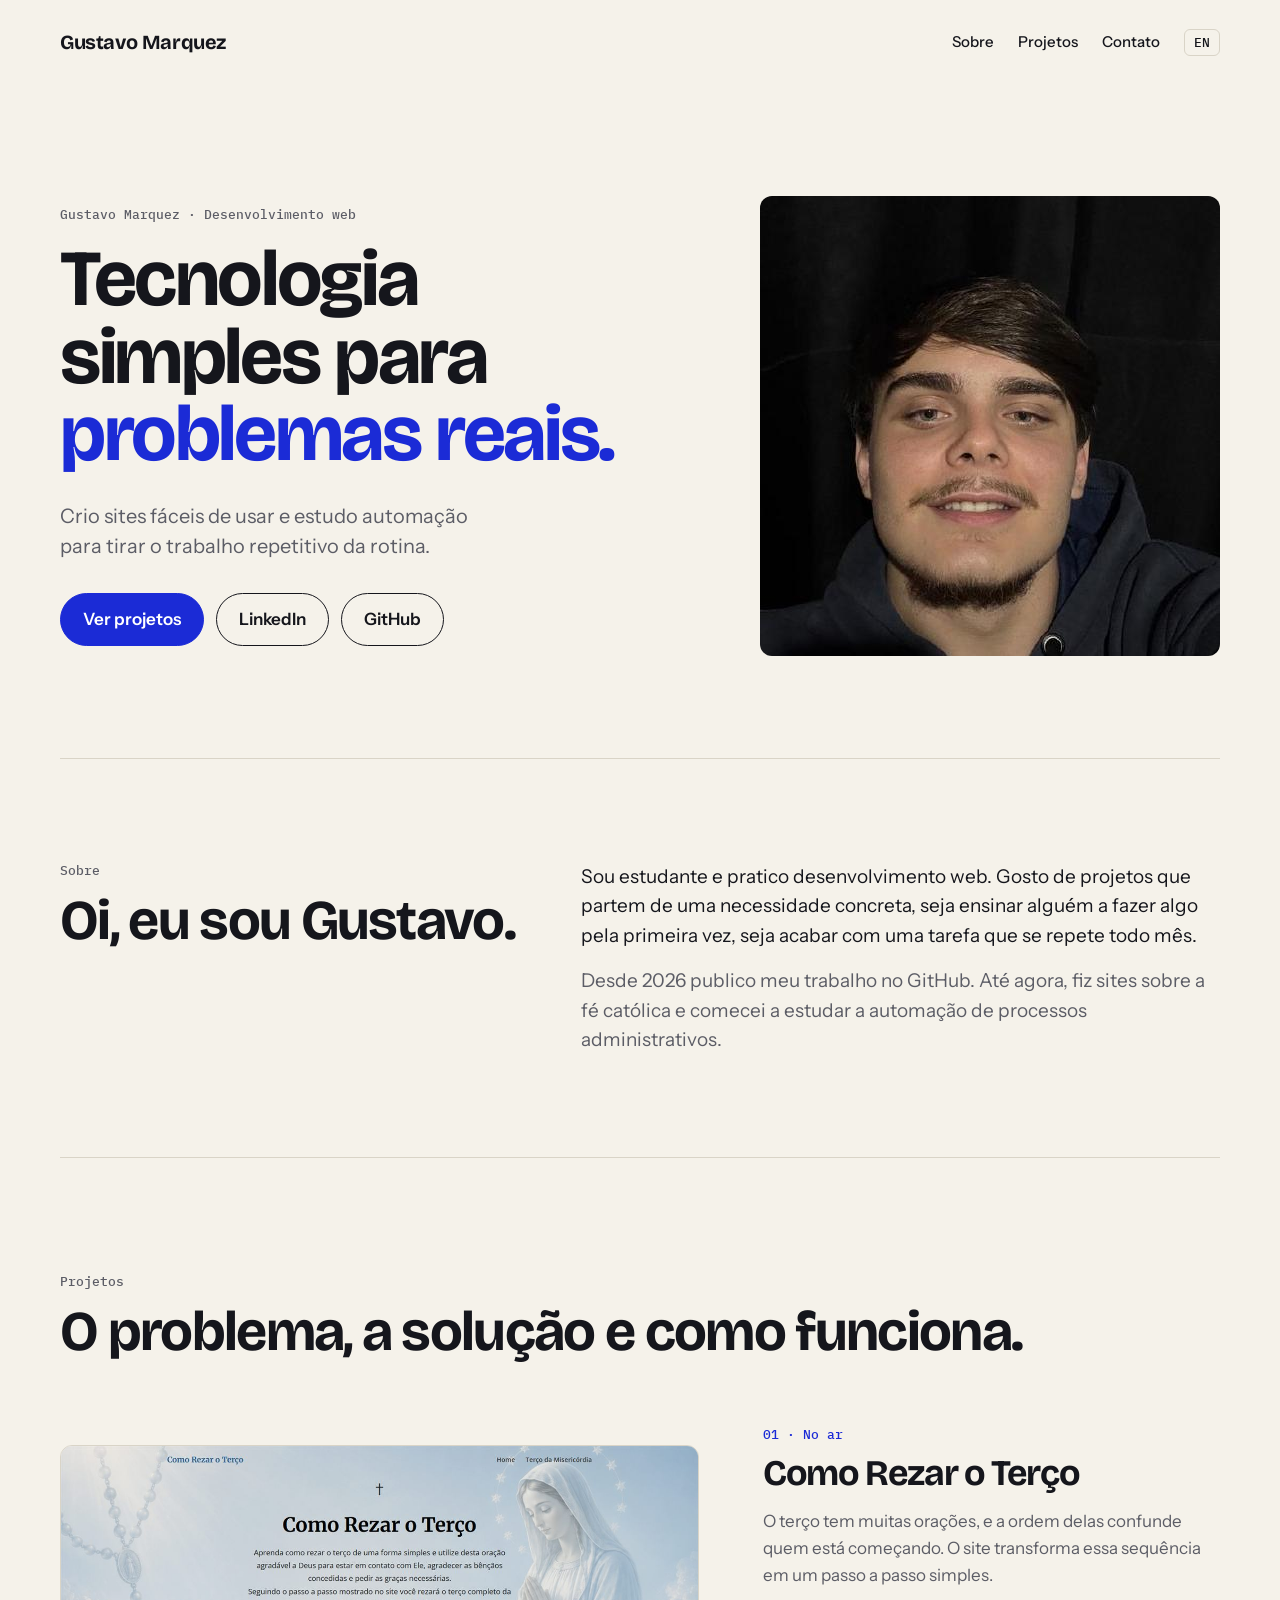
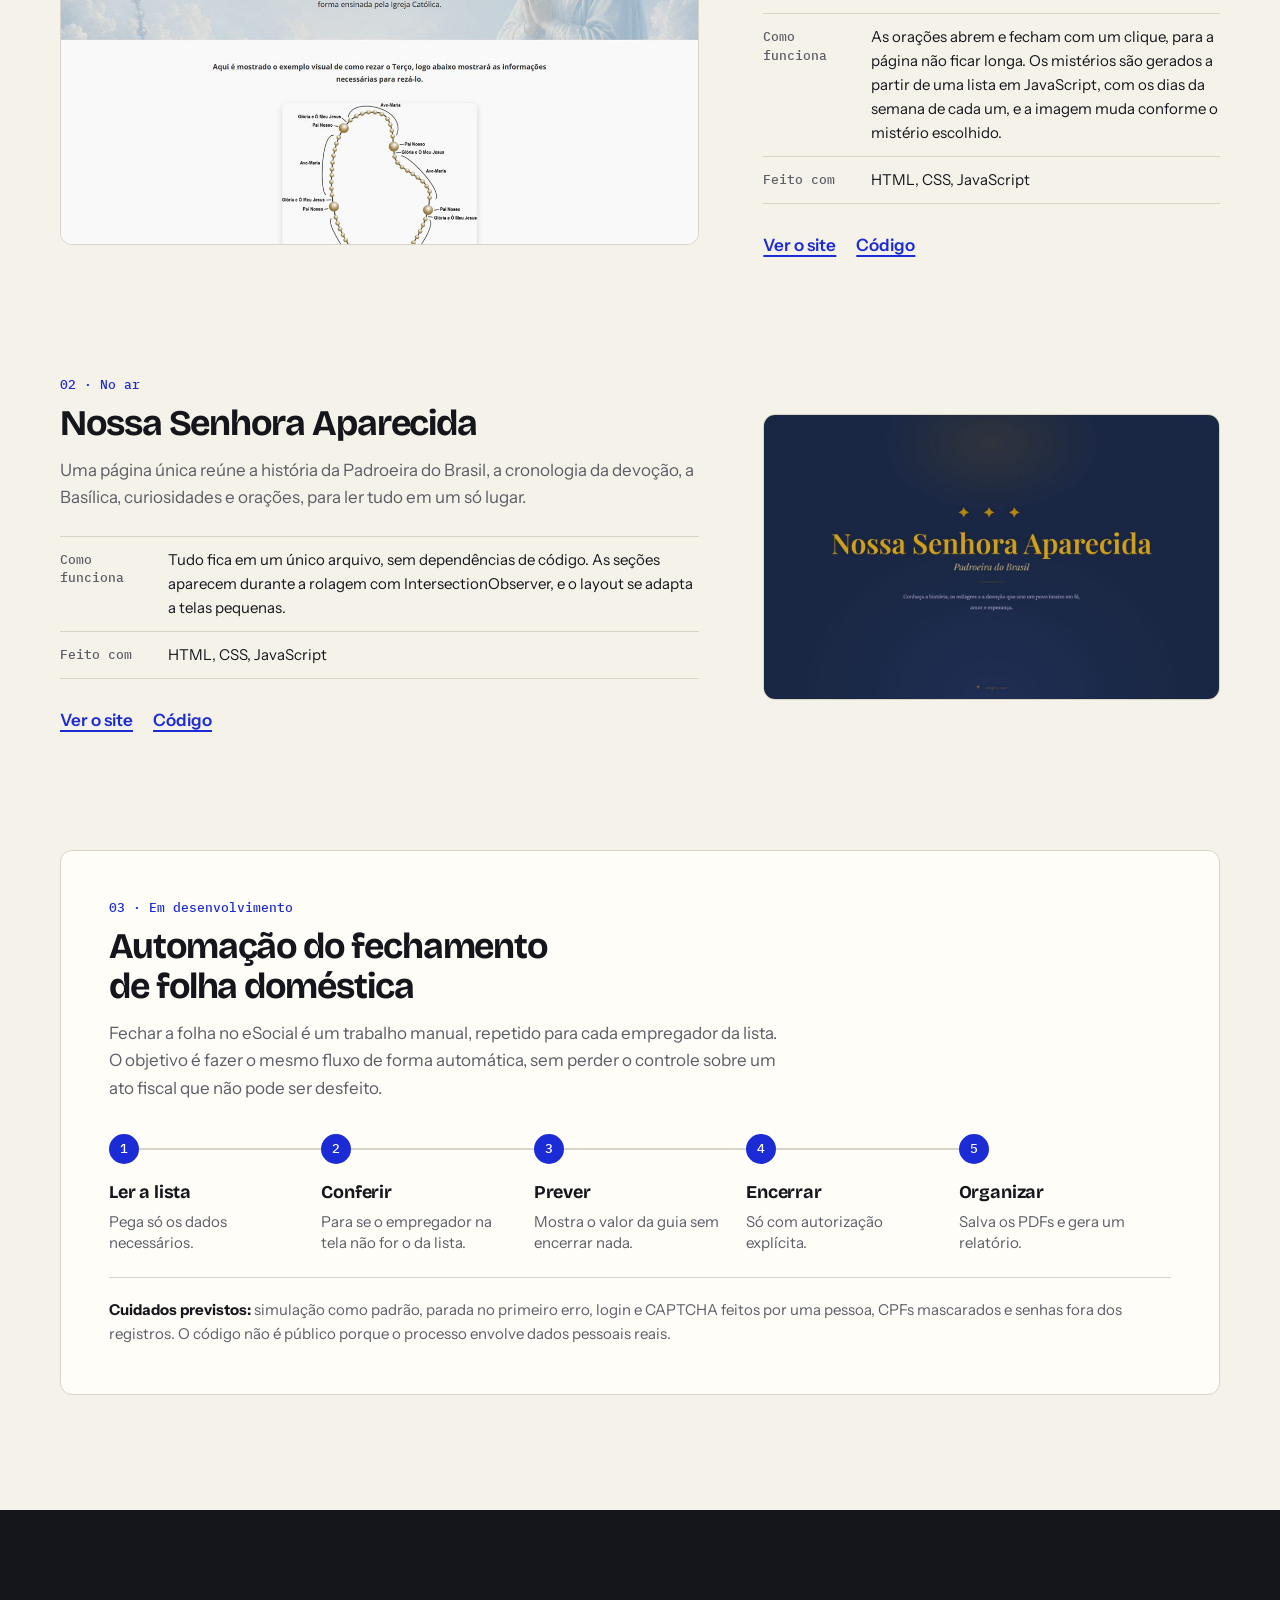
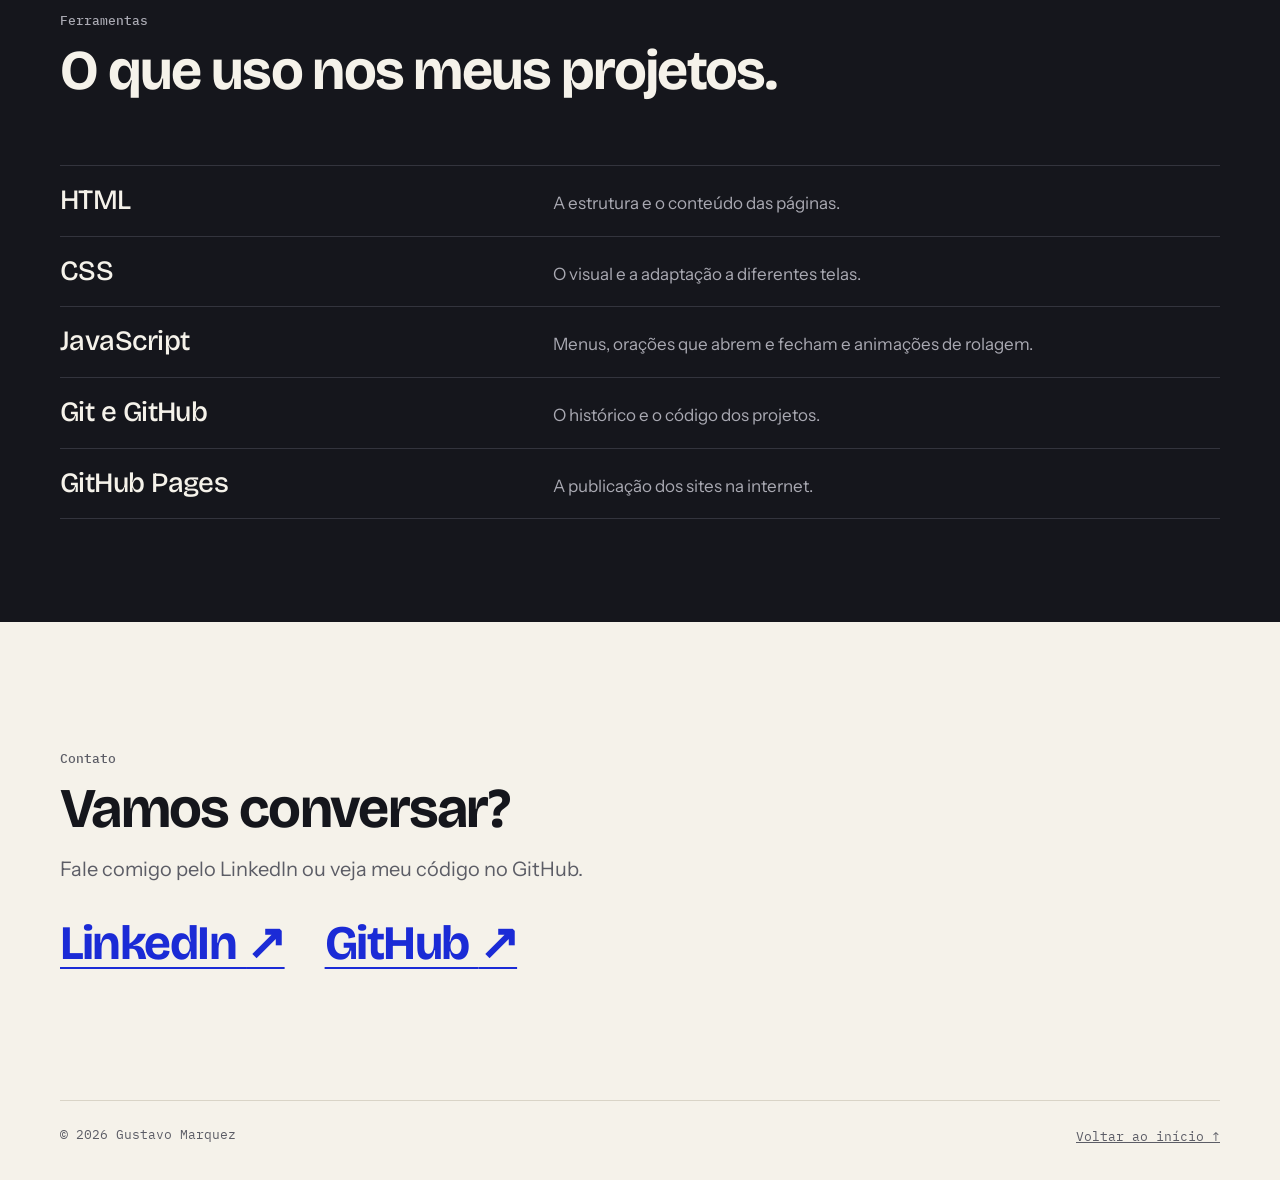
==== commit 3eedff25: "Força o navegador a baixar o novo estilo e a foto Co-Authored-By: Claude Opus 5.5 <noreply@anthropic" ====
--- a/index.html
+++ b/index.html
@@ -21,7 +21,7 @@
   <link rel="preconnect" href="https://fonts.googleapis.com">
   <link rel="preconnect" href="https://fonts.gstatic.com" crossorigin>
   <link href="https://fonts.googleapis.com/css2?family=Bricolage+Grotesque:opsz,wght@12..96,500;12..96,700&family=IBM+Plex+Mono:wght@400;500&family=Instrument+Sans:wght@400;500;600&display=swap" rel="stylesheet">
-  <link rel="stylesheet" href="style.css">
+  <link rel="stylesheet" href="style.css?v=4">
 </head>
 <body>
   <a class="skip" href="#conteudo">Pular para o conteúdo</a>
@@ -49,7 +49,7 @@
         </div>
       </div>
       <figure class="portrait">
-        <img src="assets/foto.jpg" width="400" height="400" alt="Retrato de Gustavo Marquez, de moletom escuro, sorrindo para a câmera">
+        <img src="assets/foto.jpg?v=2" width="400" height="400" alt="Retrato de Gustavo Marquez, de moletom escuro, sorrindo para a câmera">
       </figure>
     </section>
 
--- a/style.css
+++ b/style.css
@@ -85,13 +85,13 @@
 
 /* Hero */
 .hero {
-  display: grid; grid-template-columns: minmax(0, 1fr) minmax(220px, 340px);
-  gap: clamp(32px, 6vw, 88px); align-items: end;
+  display: grid; grid-template-columns: minmax(0, 1fr) minmax(260px, 460px);
+  gap: clamp(32px, 5vw, 72px); align-items: center;
   padding-block: clamp(48px, 9vw, 112px) clamp(56px, 8vw, 104px);
   border-bottom: 1px solid var(--line);
 }
 h1 {
-  font-size: clamp(3rem, 8.4vw, 6.75rem); line-height: 0.96;
+  font-size: clamp(2.75rem, 6.2vw, 5.25rem); line-height: 0.98;
   margin: 16px 0 28px;
 }
 h1 span { color: var(--accent); }
@@ -230,7 +230,7 @@
 @media (max-width: 760px) {
   .wrap { width: calc(100% - 32px); }
   .hero { grid-template-columns: 1fr; align-items: start; }
-  .portrait { max-width: 200px; order: -1; }
+  .portrait { width: min(280px, 100%); order: -1; justify-self: center; }
   .about { grid-template-columns: 1fr; }
   .project { grid-template-columns: 1fr; }
   .project.flip .shot { order: 0; }
